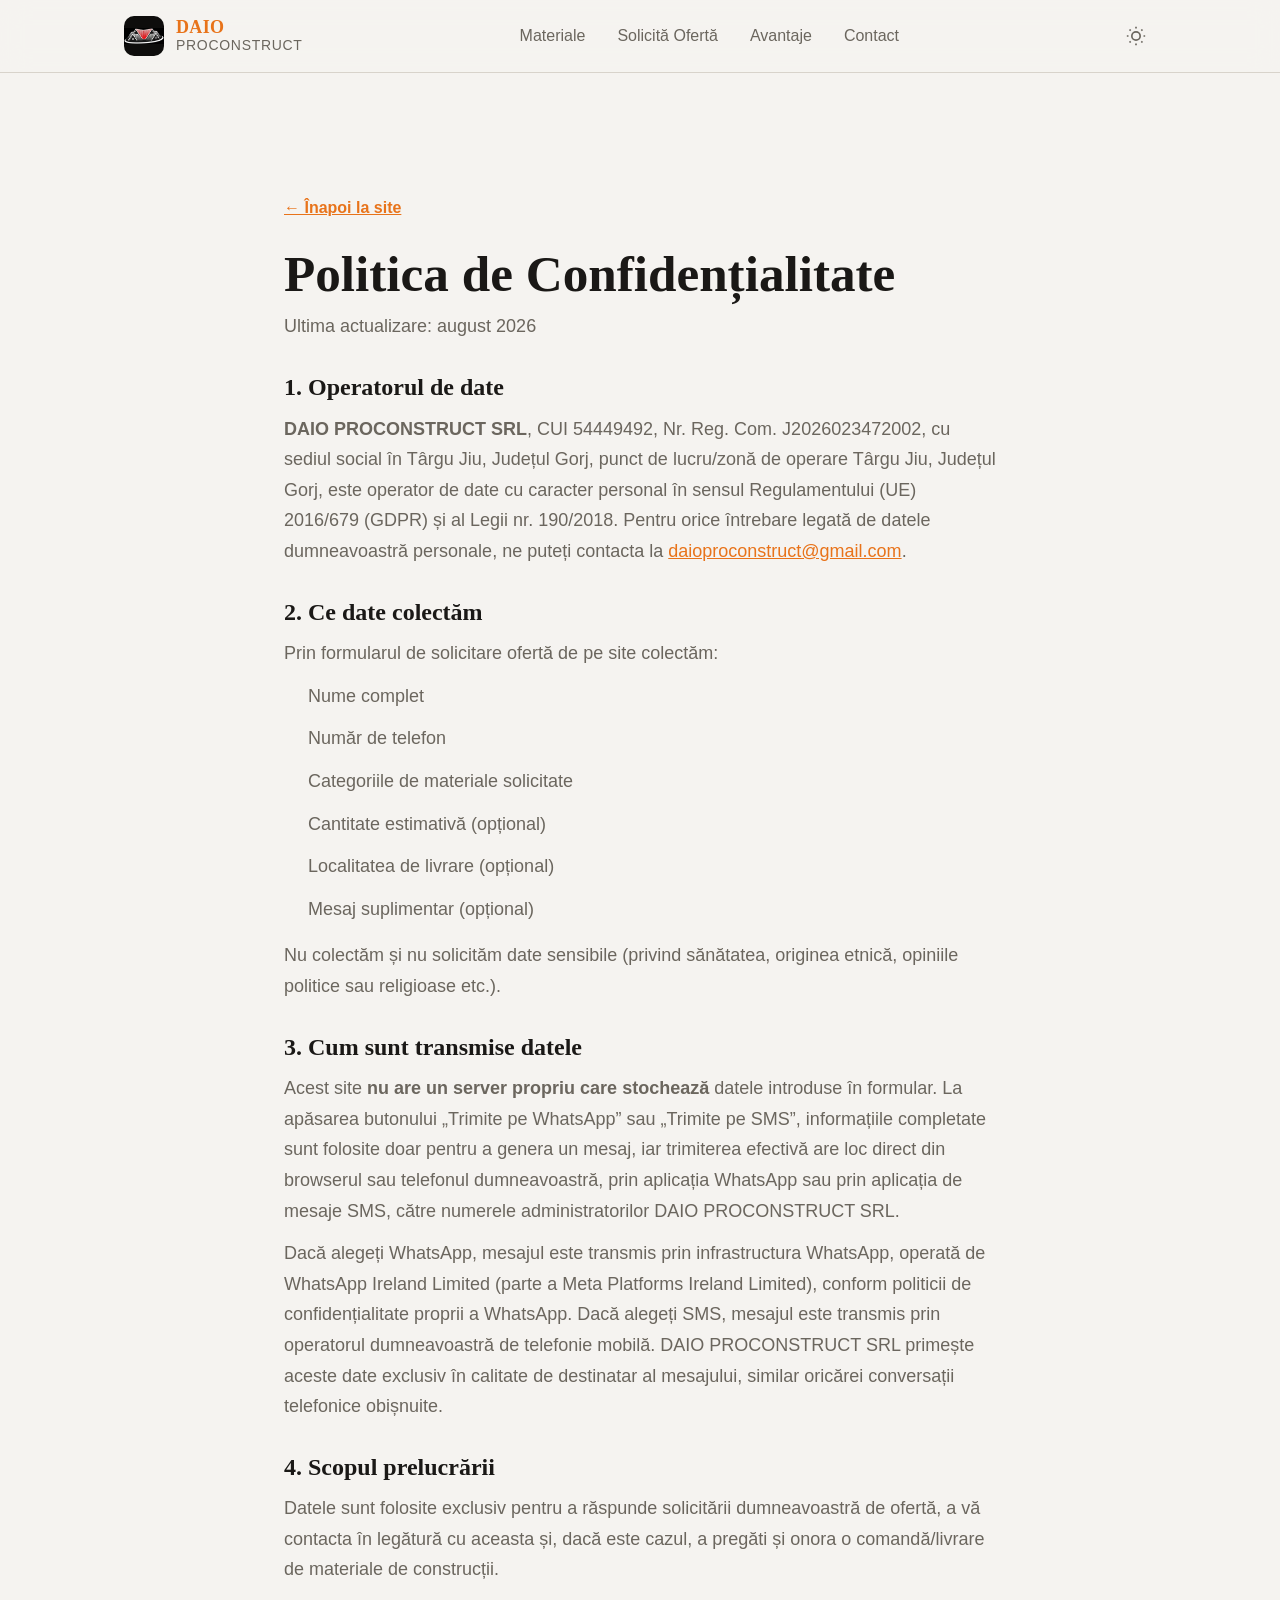
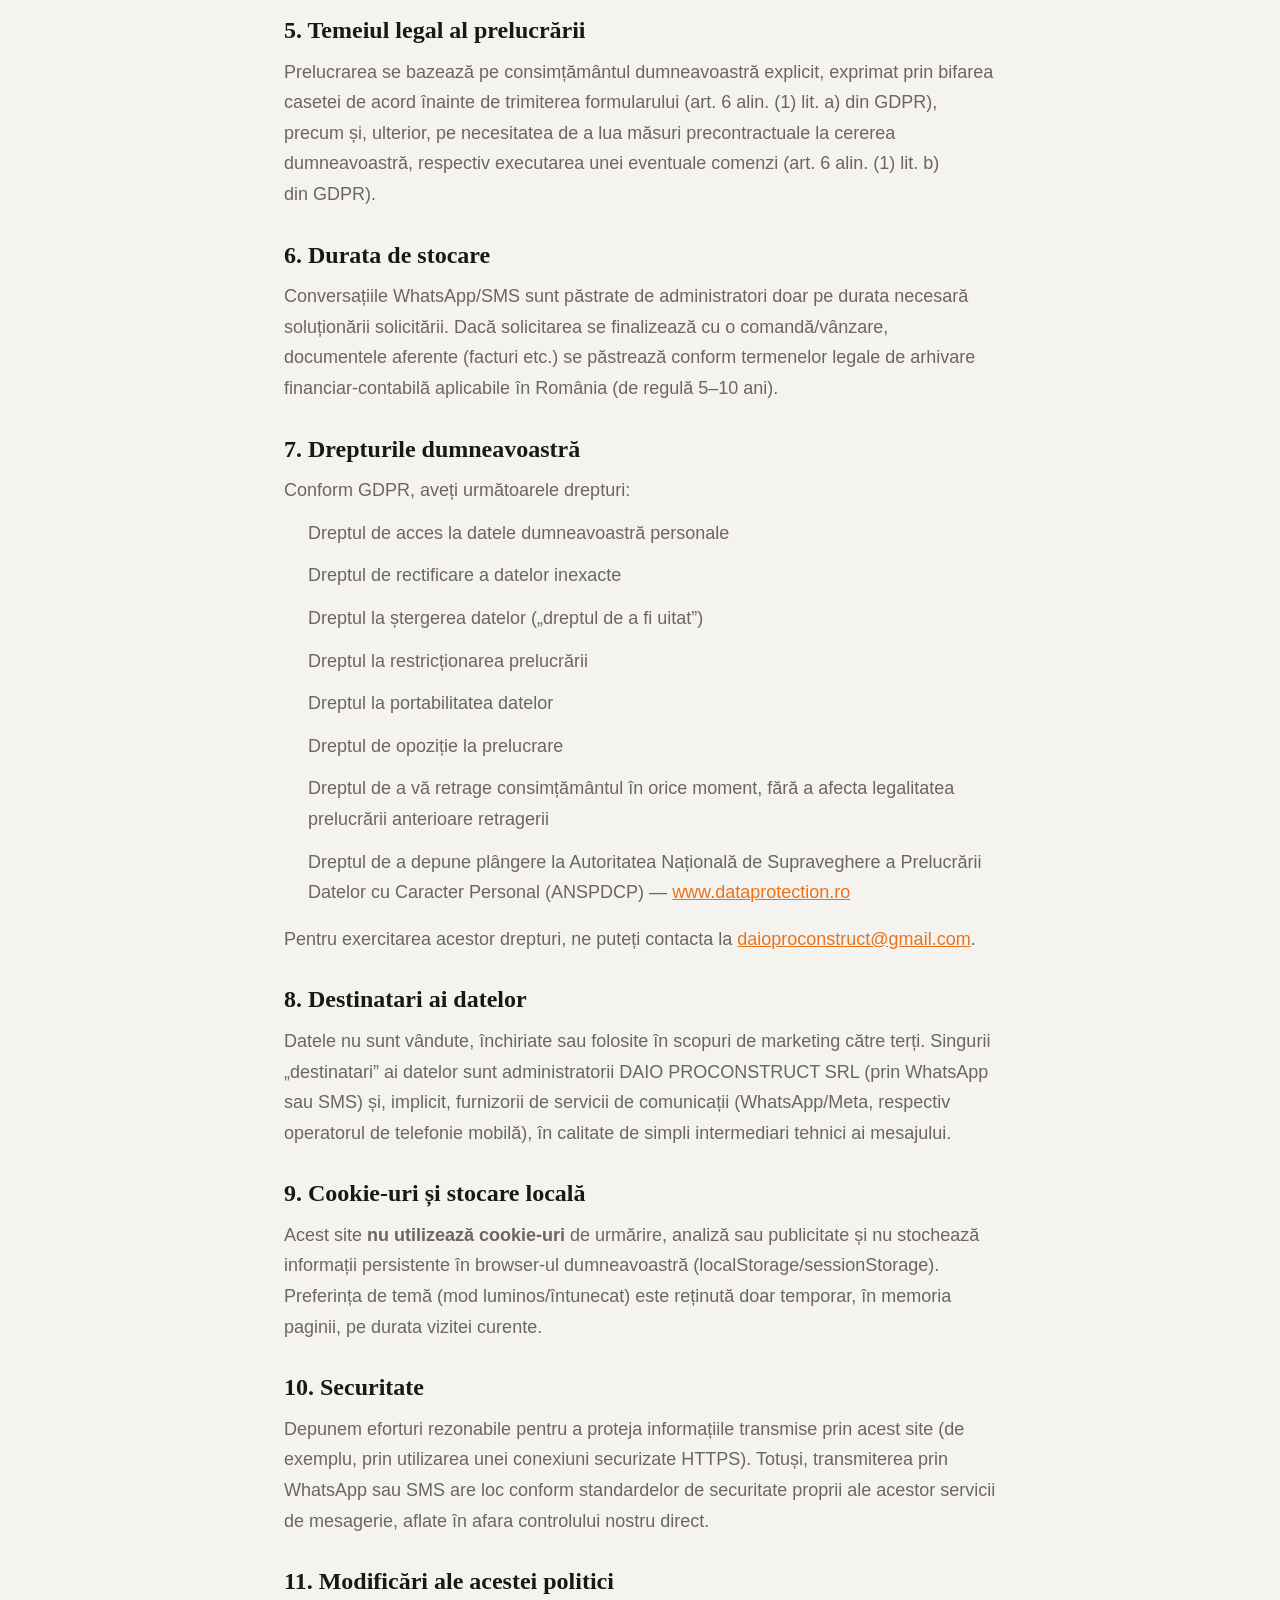
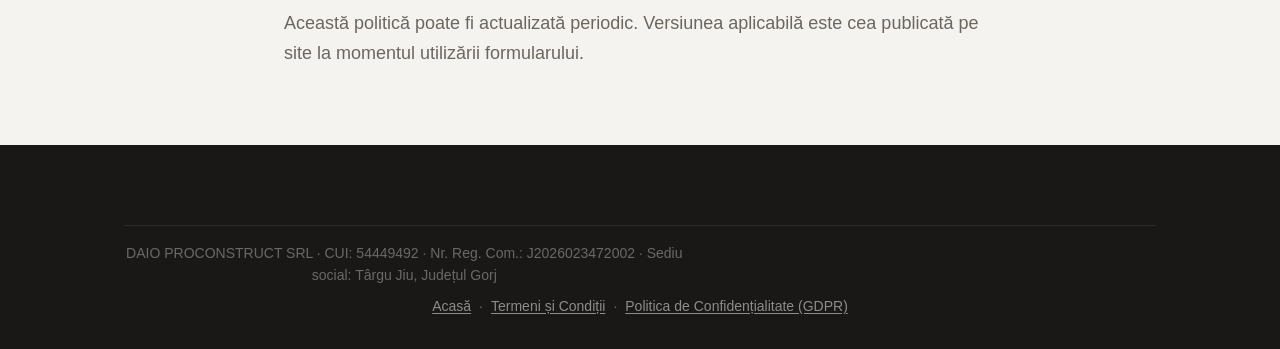
==== politica-de-confidentialitate.html @ fe471173 "Add files via upload" ====
<!DOCTYPE html>
<html lang="ro">
<head>
  <meta charset="UTF-8" />
  <meta name="viewport" content="width=device-width, initial-scale=1.0" />
  <meta name="description" content="Politica de Confidențialitate (GDPR) — DAIO PROCONSTRUCT SRL" />
  <title>Politica de Confidențialitate — DAIO PROCONSTRUCT SRL</title>
  <link rel="preconnect" href="https://api.fontshare.com" />
  <link href="https://api.fontshare.com/v2/css?f[]=clash-display@400,500,600,700&f[]=satoshi@300,400,500,700&display=swap" rel="stylesheet" />
  <link rel="stylesheet" href="style.css" />
  <link rel="icon" type="image/png" href="favicon.png" />
</head>
<body>
  <!-- Header -->
  <header class="header" id="header">
    <div class="container header__inner">
      <a href="index.html#hero" class="logo" aria-label="DAIO PROCONSTRUCT — Acasă">
        <span class="logo__mark">
          <img src="logo-icon.png" alt="" width="40" height="40" />
        </span>
        <span class="logo__text">
          <span class="logo__daio">DAIO</span>
          <span class="logo__sub">PROCONSTRUCT</span>
        </span>
      </a>
      <nav class="nav" aria-label="Navigare principală">
        <a href="index.html#materiale">Materiale</a>
        <a href="index.html#oferta">Solicită Ofertă</a>
        <a href="index.html#avantaje">Avantaje</a>
        <a href="index.html#contact">Contact</a>
      </nav>
      <div class="header__actions">
        <button class="theme-toggle" data-theme-toggle aria-label="Schimbă tema">
          <svg width="20" height="20" viewBox="0 0 24 24" fill="none" stroke="currentColor" stroke-width="2"><circle cx="12" cy="12" r="5"/><path d="M12 1v2M12 21v2M4.22 4.22l1.42 1.42M18.36 18.36l1.42 1.42M1 12h2M21 12h2M4.22 19.78l1.42-1.42M18.36 5.64l1.42-1.42"/></svg>
        </button>
        <button class="nav-toggle" id="navToggle" aria-label="Meniu" aria-expanded="false">
          <span></span><span></span><span></span>
        </button>
      </div>
    </div>
  </header>

  <!-- Legal content -->
  <section class="section legal-page">
    <div class="container legal-page__container">
      <a href="index.html" class="legal-page__back">&larr; Înapoi la site</a>
      <h1>Politica de Confidențialitate</h1>
      <p class="legal-page__updated">Ultima actualizare: august 2026</p>

      <h2>1. Operatorul de date</h2>
      <p>
        <strong>DAIO PROCONSTRUCT SRL</strong>, CUI 54449492, Nr. Reg. Com. J2026023472002, cu sediul social în Târgu Jiu, Județul Gorj, punct de lucru/zonă de operare Târgu Jiu, Județul Gorj, este operator de date cu caracter personal în sensul Regulamentului (UE) 2016/679 (GDPR) și al Legii nr. 190/2018. Pentru orice întrebare legată de datele dumneavoastră personale, ne puteți contacta la <a href="mailto:daioproconstruct@gmail.com">daioproconstruct@gmail.com</a>.
      </p>

      <h2>2. Ce date colectăm</h2>
      <p>Prin formularul de solicitare ofertă de pe site colectăm:</p>
      <ul>
        <li>Nume complet</li>
        <li>Număr de telefon</li>
        <li>Categoriile de materiale solicitate</li>
        <li>Cantitate estimativă (opțional)</li>
        <li>Localitatea de livrare (opțional)</li>
        <li>Mesaj suplimentar (opțional)</li>
      </ul>
      <p>Nu colectăm și nu solicităm date sensibile (privind sănătatea, originea etnică, opiniile politice sau religioase etc.).</p>

      <h2>3. Cum sunt transmise datele</h2>
      <p>
        Acest site <strong>nu are un server propriu care stochează</strong> datele introduse în formular. La apăsarea butonului „Trimite pe WhatsApp” sau „Trimite pe SMS”, informațiile completate sunt folosite doar pentru a genera un mesaj, iar trimiterea efectivă are loc direct din browserul sau telefonul dumneavoastră, prin aplicația WhatsApp sau prin aplicația de mesaje SMS, către numerele administratorilor DAIO PROCONSTRUCT SRL.
      </p>
      <p>
        Dacă alegeți WhatsApp, mesajul este transmis prin infrastructura WhatsApp, operată de WhatsApp Ireland Limited (parte a Meta Platforms Ireland Limited), conform politicii de confidențialitate proprii a WhatsApp. Dacă alegeți SMS, mesajul este transmis prin operatorul dumneavoastră de telefonie mobilă. DAIO PROCONSTRUCT SRL primește aceste date exclusiv în calitate de destinatar al mesajului, similar oricărei conversații telefonice obișnuite.
      </p>

      <h2>4. Scopul prelucrării</h2>
      <p>
        Datele sunt folosite exclusiv pentru a răspunde solicitării dumneavoastră de ofertă, a vă contacta în legătură cu aceasta și, dacă este cazul, a pregăti și onora o comandă/livrare de materiale de construcții.
      </p>

      <h2>5. Temeiul legal al prelucrării</h2>
      <p>
        Prelucrarea se bazează pe consimțământul dumneavoastră explicit, exprimat prin bifarea casetei de acord înainte de trimiterea formularului (art. 6 alin. (1) lit. a) din GDPR), precum și, ulterior, pe necesitatea de a lua măsuri precontractuale la cererea dumneavoastră, respectiv executarea unei eventuale comenzi (art. 6 alin. (1) lit. b) din GDPR).
      </p>

      <h2>6. Durata de stocare</h2>
      <p>
        Conversațiile WhatsApp/SMS sunt păstrate de administratori doar pe durata necesară soluționării solicitării. Dacă solicitarea se finalizează cu o comandă/vânzare, documentele aferente (facturi etc.) se păstrează conform termenelor legale de arhivare financiar-contabilă aplicabile în România (de regulă 5–10 ani).
      </p>

      <h2>7. Drepturile dumneavoastră</h2>
      <p>Conform GDPR, aveți următoarele drepturi:</p>
      <ul>
        <li>Dreptul de acces la datele dumneavoastră personale</li>
        <li>Dreptul de rectificare a datelor inexacte</li>
        <li>Dreptul la ștergerea datelor („dreptul de a fi uitat”)</li>
        <li>Dreptul la restricționarea prelucrării</li>
        <li>Dreptul la portabilitatea datelor</li>
        <li>Dreptul de opoziție la prelucrare</li>
        <li>Dreptul de a vă retrage consimțământul în orice moment, fără a afecta legalitatea prelucrării anterioare retragerii</li>
        <li>Dreptul de a depune plângere la Autoritatea Națională de Supraveghere a Prelucrării Datelor cu Caracter Personal (ANSPDCP) — <a href="https://www.dataprotection.ro" target="_blank" rel="noopener">www.dataprotection.ro</a></li>
      </ul>
      <p>Pentru exercitarea acestor drepturi, ne puteți contacta la <a href="mailto:daioproconstruct@gmail.com">daioproconstruct@gmail.com</a>.</p>

      <h2>8. Destinatari ai datelor</h2>
      <p>
        Datele nu sunt vândute, închiriate sau folosite în scopuri de marketing către terți. Singurii „destinatari” ai datelor sunt administratorii DAIO PROCONSTRUCT SRL (prin WhatsApp sau SMS) și, implicit, furnizorii de servicii de comunicații (WhatsApp/Meta, respectiv operatorul de telefonie mobilă), în calitate de simpli intermediari tehnici ai mesajului.
      </p>

      <h2>9. Cookie-uri și stocare locală</h2>
      <p>
        Acest site <strong>nu utilizează cookie-uri</strong> de urmărire, analiză sau publicitate și nu stochează informații persistente în browser-ul dumneavoastră (localStorage/sessionStorage). Preferința de temă (mod luminos/întunecat) este reținută doar temporar, în memoria paginii, pe durata vizitei curente.
      </p>

      <h2>10. Securitate</h2>
      <p>
        Depunem eforturi rezonabile pentru a proteja informațiile transmise prin acest site (de exemplu, prin utilizarea unei conexiuni securizate HTTPS). Totuși, transmiterea prin WhatsApp sau SMS are loc conform standardelor de securitate proprii ale acestor servicii de mesagerie, aflate în afara controlului nostru direct.
      </p>

      <h2>11. Modificări ale acestei politici</h2>
      <p>
        Această politică poate fi actualizată periodic. Versiunea aplicabilă este cea publicată pe site la momentul utilizării formularului.
      </p>
    </div>
  </section>

  <!-- Footer -->
  <footer class="footer">
    <div class="container">
      <div class="footer__legal">
        <p class="footer__legal-id">
          DAIO PROCONSTRUCT SRL &middot; CUI: 54449492 &middot; Nr. Reg. Com.: J2026023472002 &middot; Sediu social: Târgu Jiu, Județul Gorj
        </p>
        <nav class="footer__legal-links" aria-label="Informații legale">
          <a href="index.html">Acasă</a>
          <span aria-hidden="true">·</span>
          <a href="termeni-si-conditii.html">Termeni și Condiții</a>
          <span aria-hidden="true">·</span>
          <a href="politica-de-confidentialitate.html">Politica de Confidențialitate (GDPR)</a>
        </nav>
      </div>
    </div>
  </footer>

  <script src="script.js"></script>
</body>
</html>
---- style.css ----
/* ===== Design Tokens ===== */
:root,
[data-theme='light'] {
  --color-bg: #f5f3f0;
  --color-surface: #ffffff;
  --color-surface-offset: #ede9e3;
  --color-surface-offset-2: #e3ded6;
  --color-divider: #d8d3cb;
  --color-border: #ccc6bc;

  --color-text: #1a1816;
  --color-text-muted: #6b665e;
  --color-text-faint: #a8a298;
  --color-text-inverse: #f5f3f0;

  --color-primary: #e8731a;
  --color-primary-hover: #c9600f;
  --color-primary-active: #a84e08;
  --color-primary-highlight: #fbe8d8;

  --color-whatsapp: #25d366;
  --color-whatsapp-hover: #1fb455;

  --color-hero-bg: #1a1816;
  --color-hero-surface: #232120;

  --radius-sm: 0.375rem;
  --radius-md: 0.625rem;
  --radius-lg: 1rem;
  --radius-xl: 1.5rem;
  --radius-full: 9999px;

  --transition-interactive: 200ms cubic-bezier(0.16, 1, 0.3, 1);

  --shadow-sm: 0 1px 3px rgba(26, 24, 22, 0.08);
  --shadow-md: 0 4px 16px rgba(26, 24, 22, 0.1);
  --shadow-lg: 0 16px 48px rgba(26, 24, 22, 0.16);

  --content-narrow: 640px;
  --content-default: 1080px;
  --content-wide: 1200px;

  --font-display: 'Clash Display', 'Georgia', serif;
  --font-body: 'Satoshi', 'Inter', -apple-system, BlinkMacSystemFont, sans-serif;
}

[data-theme='dark'] {
  --color-bg: #141312;
  --color-surface: #1c1a18;
  --color-surface-offset: #232120;
  --color-surface-offset-2: #2a2826;
  --color-divider: #2d2a27;
  --color-border: #3a3632;

  --color-text: #e8e4de;
  --color-text-muted: #9a948a;
  --color-text-faint: #6b665e;
  --color-text-inverse: #141312;

  --color-primary: #ff8c33;
  --color-primary-hover: #e8731a;
  --color-primary-active: #c9600f;
  --color-primary-highlight: #3a2a1c;

  --color-whatsapp: #25d366;
  --color-whatsapp-hover: #1fb455;

  --color-hero-bg: #0e0d0c;
  --color-hero-surface: #1a1816;

  --shadow-sm: 0 1px 3px rgba(0, 0, 0, 0.3);
  --shadow-md: 0 4px 16px rgba(0, 0, 0, 0.4);
  --shadow-lg: 0 16px 48px rgba(0, 0, 0, 0.5);
}

/* ===== Type Scale ===== */
:root {
  --text-xs: clamp(0.75rem, 0.7rem + 0.25vw, 0.875rem);
  --text-sm: clamp(0.875rem, 0.82rem + 0.3vw, 1rem);
  --text-base: clamp(1rem, 0.95rem + 0.25vw, 1.125rem);
  --text-lg: clamp(1.125rem, 1rem + 0.75vw, 1.5rem);
  --text-xl: clamp(1.5rem, 1.2rem + 1.25vw, 2.25rem);
  --text-2xl: clamp(2rem, 1.2rem + 2.5vw, 3.5rem);
  --text-3xl: clamp(2.5rem, 1rem + 4vw, 5rem);
  --text-hero: clamp(2rem, 0.5rem + 7vw, 7rem);
}

/* ===== Spacing ===== */
:root {
  --space-1: 0.25rem;
  --space-2: 0.5rem;
  --space-3: 0.75rem;
  --space-4: 1rem;
  --space-5: 1.25rem;
  --space-6: 1.5rem;
  --space-8: 2rem;
  --space-10: 2.5rem;
  --space-12: 3rem;
  --space-16: 4rem;
  --space-20: 5rem;
  --space-24: 6rem;
  --space-32: 8rem;
}

/* ===== Base ===== */
*,
*::before,
*::after {
  box-sizing: border-box;
  margin: 0;
  padding: 0;
}

html {
  -webkit-font-smoothing: antialiased;
  -moz-osx-font-smoothing: grayscale;
  text-rendering: optimizeLegibility;
  scroll-behavior: smooth;
  scroll-padding-top: 80px;
}

body {
  min-height: 100dvh;
  line-height: 1.6;
  font-family: var(--font-body);
  font-size: var(--text-base);
  color: var(--color-text);
  background-color: var(--color-bg);
}

img, picture, video, canvas, svg {
  display: block;
  max-width: 100%;
  height: auto;
}

ul, ol { list-style: none; }

input, button, textarea, select {
  font: inherit;
  color: inherit;
}

h1, h2, h3, h4 {
  text-wrap: balance;
  line-height: 1.15;
  font-family: var(--font-display);
  font-weight: 600;
}

p, li { text-wrap: pretty; max-width: 72ch; }

::selection {
  background: var(--color-primary);
  color: #fff;
}

:focus-visible {
  outline: 2px solid var(--color-primary);
  outline-offset: 3px;
  border-radius: var(--radius-sm);
}

button {
  cursor: pointer;
  background: none;
  border: none;
}

a {
  color: inherit;
  text-decoration: none;
  transition: color var(--transition-interactive);
}

@media (prefers-reduced-motion: reduce) {
  *, *::before, *::after {
    animation-duration: 0.01ms !important;
    transition-duration: 0.01ms !important;
    scroll-behavior: auto !important;
  }
}

.sr-only {
  position: absolute;
  width: 1px;
  height: 1px;
  padding: 0;
  margin: -1px;
  overflow: hidden;
  clip: rect(0,0,0,0);
  white-space: nowrap;
  border: 0;
}

/* ===== Layout ===== */
.container {
  width: 100%;
  max-width: var(--content-default);
  margin: 0 auto;
  padding-inline: var(--space-6);
}

.section {
  padding-block: clamp(var(--space-12), 8vw, var(--space-24));
}

.section__head {
  text-align: center;
  max-width: 640px;
  margin: 0 auto var(--space-12);
}

.section__title {
  font-size: var(--text-xl);
  font-weight: 600;
  margin-bottom: var(--space-3);
}

.section__desc {
  color: var(--color-text-muted);
  font-size: var(--text-base);
}

/* ===== Header ===== */
.header {
  position: sticky;
  top: 0;
  z-index: 50;
  background: color-mix(in oklab, var(--color-bg) 92%, transparent);
  backdrop-filter: blur(14px);
  border-bottom: 1px solid var(--color-divider);
  transition: box-shadow var(--transition-interactive);
}

.header.scrolled {
  box-shadow: var(--shadow-sm);
}

.header__inner {
  display: flex;
  align-items: center;
  justify-content: space-between;
  gap: var(--space-4);
  height: 72px;
}

.logo {
  display: flex;
  align-items: center;
  gap: var(--space-3);
  flex-shrink: 0;
}

.logo__mark {
  display: flex;
  align-items: center;
  justify-content: center;
  width: 40px;
  height: 40px;
  border-radius: var(--radius-md);
  background: #0e0d0c;
  overflow: hidden;
  flex-shrink: 0;
}

.logo__mark img {
  width: 100%;
  height: 100%;
  object-fit: contain;
}

.logo__text {
  display: flex;
  flex-direction: column;
  line-height: 1.1;
}

.logo__daio {
  font-family: var(--font-display);
  font-weight: 700;
  font-size: var(--text-base);
  letter-spacing: 0.02em;
  color: var(--color-primary);
}

.logo__sub {
  font-size: var(--text-xs);
  font-weight: 500;
  color: var(--color-text-muted);
  letter-spacing: 0.05em;
  text-transform: uppercase;
}

.nav {
  display: flex;
  align-items: center;
  gap: var(--space-8);
}

.nav a {
  font-size: var(--text-sm);
  font-weight: 500;
  color: var(--color-text-muted);
  position: relative;
}

.nav a::after {
  content: '';
  position: absolute;
  bottom: -4px;
  left: 0;
  width: 0;
  height: 2px;
  background: var(--color-primary);
  transition: width var(--transition-interactive);
}

.nav a:hover {
  color: var(--color-text);
}

.nav a:hover::after {
  width: 100%;
}

.header__actions {
  display: flex;
  align-items: center;
  gap: var(--space-2);
}

.header__whatsapp {
  display: flex;
  align-items: center;
  gap: var(--space-2);
  padding: var(--space-2) var(--space-3);
  border-radius: var(--radius-md);
  color: var(--color-whatsapp);
  font-size: var(--text-xs);
  font-weight: 600;
  transition: background var(--transition-interactive), color var(--transition-interactive);
}

.header__whatsapp:hover {
  background: color-mix(in oklab, var(--color-whatsapp) 12%, transparent);
}

.header__wa-label {
  display: none;
}

@media (min-width: 880px) {
  .header__wa-label {
    display: inline;
  }
}

@media (max-width: 600px) {
  .container {
    padding-inline: var(--space-4);
  }

  .header__inner {
    gap: var(--space-2);
  }

  .logo {
    gap: var(--space-2);
  }

  .logo__sub {
    letter-spacing: 0.02em;
  }

  .header__actions {
    gap: 2px;
  }

  .header__whatsapp {
    padding: var(--space-2);
  }

  .theme-toggle,
  .nav-toggle {
    width: 36px;
    height: 36px;
  }
}

.theme-toggle {
  display: flex;
  align-items: center;
  justify-content: center;
  width: 40px;
  height: 40px;
  border-radius: var(--radius-md);
  color: var(--color-text-muted);
  transition: background var(--transition-interactive), color var(--transition-interactive);
}

.theme-toggle:hover {
  background: var(--color-surface-offset);
  color: var(--color-text);
}

.nav-toggle {
  display: none;
  flex-direction: column;
  gap: 5px;
  width: 40px;
  height: 40px;
  align-items: center;
  justify-content: center;
}

.nav-toggle span {
  width: 22px;
  height: 2px;
  background: var(--color-text);
  border-radius: 2px;
  transition: transform var(--transition-interactive), opacity var(--transition-interactive);
}

.nav-toggle.active span:nth-child(1) {
  transform: translateY(7px) rotate(45deg);
}
.nav-toggle.active span:nth-child(2) {
  opacity: 0;
}
.nav-toggle.active span:nth-child(3) {
  transform: translateY(-7px) rotate(-45deg);
}

@media (max-width: 880px) {
  .nav {
    position: fixed;
    top: 72px;
    left: 0;
    right: 0;
    flex-direction: column;
    gap: var(--space-4);
    padding: var(--space-8) var(--space-6);
    background: var(--color-surface);
    border-bottom: 1px solid var(--color-divider);
    transform: translateY(-100%);
    opacity: 0;
    pointer-events: none;
    transition: transform 300ms cubic-bezier(0.16, 1, 0.3, 1), opacity 200ms;
  }
  .nav.open {
    transform: translateY(0);
    opacity: 1;
    pointer-events: auto;
  }
  .nav-toggle {
    display: flex;
  }
}

/* ===== Buttons ===== */
.btn {
  display: inline-flex;
  align-items: center;
  justify-content: center;
  gap: var(--space-2);
  font-family: var(--font-body);
  font-size: var(--text-sm);
  font-weight: 600;
  padding: var(--space-3) var(--space-6);
  border-radius: var(--radius-md);
  border: 1px solid transparent;
  cursor: pointer;
  transition: all var(--transition-interactive);
  white-space: nowrap;
}

.btn--primary {
  background: var(--color-primary);
  color: #fff;
  box-shadow: 0 4px 14px color-mix(in oklab, var(--color-primary) 35%, transparent);
}

.btn--primary:hover {
  background: var(--color-primary-hover);
  transform: translateY(-1px);
  box-shadow: 0 6px 20px color-mix(in oklab, var(--color-primary) 45%, transparent);
}

.btn--primary:active {
  transform: translateY(0);
}

.btn--ghost {
  background: transparent;
  border-color: var(--color-border);
  color: var(--color-text);
}

.btn--ghost:hover {
  border-color: var(--color-primary);
  color: var(--color-primary);
}

.btn--secondary {
  background: #42a5f5;
  color: #fff;
  box-shadow: 0 4px 14px rgba(66, 165, 245, 0.35);
}

.btn--secondary:hover {
  background: #2196f3;
  transform: translateY(-1px);
  box-shadow: 0 6px 20px rgba(66, 165, 245, 0.45);
}

.btn--secondary:active {
  transform: translateY(0);
}

.btn--whatsapp {
  background: var(--color-whatsapp);
  color: #fff;
  box-shadow: 0 4px 14px color-mix(in oklab, var(--color-whatsapp) 35%, transparent);
}

.btn--whatsapp:hover {
  background: var(--color-whatsapp-hover);
  transform: translateY(-1px);
}

.btn--lg {
  padding: var(--space-4) var(--space-8);
  font-size: var(--text-base);
}

.btn--sm {
  padding: var(--space-2) var(--space-4);
  font-size: var(--text-sm);
}

.btn--full {
  width: 100%;
}

/* ===== Hero ===== */
.hero {
  position: relative;
  min-height: 90vh;
  display: flex;
  align-items: center;
  overflow: hidden;
  background: var(--color-hero-bg);
}

.hero__bg {
  position: absolute;
  inset: 0;
  background-image: url('hero-construction.png');
  background-size: cover;
  background-position: center;
  opacity: 0.35;
  z-index: 0;
}

.hero__overlay {
  position: absolute;
  inset: 0;
  background:
    linear-gradient(to bottom,
      color-mix(in oklab, var(--color-hero-bg) 70%, transparent) 0%,
      color-mix(in oklab, var(--color-hero-bg) 85%, transparent) 60%,
      var(--color-hero-bg) 100%
    ),
    linear-gradient(to right,
      color-mix(in oklab, var(--color-hero-bg) 80%, transparent) 0%,
      color-mix(in oklab, var(--color-hero-bg) 40%, transparent) 100%
    );
  z-index: 1;
}

.hero__content {
  position: relative;
  z-index: 2;
  padding-block: var(--space-20);
  max-width: 760px;
}

.hero__badge {
  display: inline-flex;
  align-items: center;
  gap: var(--space-2);
  font-size: var(--text-sm);
  font-weight: 500;
  color: var(--color-primary);
  background: color-mix(in oklab, var(--color-primary) 15%, transparent);
  padding: var(--space-2) var(--space-4);
  border-radius: var(--radius-full);
  margin-bottom: var(--space-6);
}

.hero__title {
  font-size: var(--text-hero);
  font-weight: 700;
  color: #fff;
  line-height: 1;
  letter-spacing: -0.02em;
  margin-bottom: var(--space-4);
  overflow-wrap: break-word;
}

.hero__highlight {
  color: var(--color-primary);
}

.hero__slogan {
  font-family: var(--font-display);
  font-size: var(--text-2xl);
  font-weight: 500;
  color: rgba(255, 255, 255, 0.9);
  line-height: 1.2;
  margin-bottom: var(--space-6);
}

.acronym__letter {
  color: var(--color-primary);
  font-weight: 700;
}

.hero__slogan-last {
  color: rgba(255, 255, 255, 0.7);
}

.hero__subtitle {
  font-size: var(--text-base);
  color: rgba(255, 255, 255, 0.65);
  line-height: 1.7;
  margin-bottom: var(--space-10);
  max-width: 560px;
}

.hero__cta {
  display: flex;
  gap: var(--space-4);
  flex-wrap: wrap;
}

.hero__cta .btn--ghost {
  border-color: rgba(255, 255, 255, 0.25);
  color: #fff;
}

.hero__cta .btn--ghost:hover {
  border-color: var(--color-primary);
  color: var(--color-primary);
}

/* ===== Materials Grid ===== */
.materials-grid {
  display: grid;
  grid-template-columns: repeat(auto-fill, minmax(240px, 1fr));
  gap: var(--space-5);
}

.material-card {
  background: var(--color-surface);
  border: 1px solid var(--color-divider);
  border-radius: var(--radius-lg);
  padding: var(--space-6);
  transition: transform var(--transition-interactive), box-shadow var(--transition-interactive), border-color var(--transition-interactive);
}

.material-card:hover {
  transform: translateY(-4px);
  box-shadow: var(--shadow-md);
  border-color: color-mix(in oklab, var(--color-primary) 30%, var(--color-divider));
}

.material-card__icon {
  width: 48px;
  height: 48px;
  color: var(--color-primary);
  margin-bottom: var(--space-4);
}

.material-card h3 {
  font-size: var(--text-lg);
  margin-bottom: var(--space-2);
}

.material-card p {
  font-size: var(--text-sm);
  color: var(--color-text-muted);
  max-width: none;
}

.material-card--cta {
  background: var(--color-primary);
  border-color: var(--color-primary);
}

.material-card--cta .material-card__icon,
.material-card--cta h3,
.material-card--cta p {
  color: #fff;
}

.material-card--cta:hover {
  border-color: var(--color-primary-hover);
}

/* ===== Form ===== */
.section--form {
  background: var(--color-surface-offset);
}

.form-wrapper {
  max-width: 680px;
  margin: 0 auto;
}

.quote-form {
  display: flex;
  flex-direction: column;
  gap: var(--space-5);
  background: var(--color-surface);
  padding: clamp(var(--space-6), 4vw, var(--space-10));
  border-radius: var(--radius-xl);
  border: 1px solid var(--color-divider);
  box-shadow: var(--shadow-md);
}

.form-row {
  display: grid;
  grid-template-columns: 1fr 1fr;
  gap: var(--space-5);
}

@media (max-width: 640px) {
  .form-row {
    grid-template-columns: 1fr;
  }
}

.form-field {
  display: flex;
  flex-direction: column;
  gap: var(--space-2);
}

.form-field label {
  font-size: var(--text-sm);
  font-weight: 600;
  color: var(--color-text);
}

.req {
  color: var(--color-primary);
}

.form-field input,
.form-field select,
.form-field textarea {
  padding: var(--space-3) var(--space-4);
  border: 1.5px solid var(--color-border);
  border-radius: var(--radius-md);
  background: var(--color-bg);
  font-size: var(--text-base);
  color: var(--color-text);
  transition: border-color var(--transition-interactive), box-shadow var(--transition-interactive);
  width: 100%;
}

.form-field input:focus,
.form-field select:focus,
.form-field textarea:focus {
  outline: none;
  border-color: var(--color-primary);
  box-shadow: 0 0 0 3px color-mix(in oklab, var(--color-primary) 15%, transparent);
}

.form-field textarea {
  resize: vertical;
  min-height: 100px;
}

/* ===== Category checkboxes ===== */
.form-field--categories {
  border: none;
  padding: 0;
}

.form-field--categories legend {
  font-size: var(--text-sm);
  font-weight: 600;
  color: var(--color-text);
  padding: 0;
  margin-bottom: var(--space-1);
}

.category-hint {
  font-size: var(--text-xs);
  color: var(--color-text-muted);
  margin-bottom: var(--space-3);
}

.category-grid {
  display: grid;
  grid-template-columns: repeat(auto-fill, minmax(240px, 1fr));
  gap: var(--space-3);
}

.category-option {
  display: flex;
  align-items: flex-start;
  gap: var(--space-3);
  padding: var(--space-4);
  border: 1.5px solid var(--color-border);
  border-radius: var(--radius-md);
  background: var(--color-bg);
  cursor: pointer;
  transition: border-color var(--transition-interactive), background var(--transition-interactive);
}

.category-option:hover {
  border-color: var(--color-primary);
}

.category-option input {
  position: absolute;
  opacity: 0;
  width: 0;
  height: 0;
}

.category-option__box {
  flex-shrink: 0;
  width: 20px;
  height: 20px;
  margin-top: 2px;
  border: 1.5px solid var(--color-border);
  border-radius: var(--radius-sm);
  background: var(--color-surface);
  position: relative;
  transition: border-color var(--transition-interactive), background var(--transition-interactive);
}

.category-option__box::after {
  content: '';
  position: absolute;
  inset: 0;
  margin: auto;
  width: 6px;
  height: 11px;
  border: solid #fff;
  border-width: 0 2px 2px 0;
  transform: translateY(-1px) rotate(45deg) scale(0);
  transition: transform 150ms cubic-bezier(0.16, 1, 0.3, 1);
}

.category-option input:checked ~ .category-option__box {
  border-color: var(--color-primary);
  background: var(--color-primary);
}

.category-option input:checked ~ .category-option__box::after {
  transform: translateY(-1px) rotate(45deg) scale(1);
}

.category-option input:focus-visible ~ .category-option__box {
  outline: 2px solid var(--color-primary);
  outline-offset: 2px;
}

.category-option.is-checked,
.category-option:has(input:checked) {
  border-color: var(--color-primary);
  background: color-mix(in oklab, var(--color-primary) 6%, var(--color-bg));
}

.category-option__text {
  display: flex;
  flex-direction: column;
  gap: 2px;
}

.category-option__text strong {
  font-size: var(--text-sm);
  font-weight: 600;
  color: var(--color-text);
}

.category-option__text small {
  font-size: var(--text-xs);
  color: var(--color-text-muted);
  line-height: 1.4;
}

.category-other-input {
  margin-top: var(--space-3);
  width: 100%;
  padding: var(--space-3) var(--space-4);
  border: 1.5px solid var(--color-border);
  border-radius: var(--radius-md);
  background: var(--color-bg);
  font-size: var(--text-base);
  color: var(--color-text);
  resize: vertical;
  min-height: 60px;
  transition: border-color var(--transition-interactive), box-shadow var(--transition-interactive);
}

.category-other-input:focus {
  outline: none;
  border-color: var(--color-primary);
  box-shadow: 0 0 0 3px color-mix(in oklab, var(--color-primary) 15%, transparent);
}

.category-grid.error .category-option {
  border-color: #e53e3e;
}

.form-field input.error,
.form-field select.error {
  border-color: #e53e3e;
}

.error {
  font-size: var(--text-xs);
  color: #e53e3e;
  min-height: 1em;
}

.form-note {
  text-align: center;
  font-size: var(--text-xs);
  color: var(--color-text-muted);
  margin-top: var(--space-2);
}

/* ===== Features ===== */
.features-grid {
  display: grid;
  grid-template-columns: repeat(auto-fill, minmax(240px, 1fr));
  gap: var(--space-5);
}

.feature-card {
  text-align: center;
  padding: var(--space-8) var(--space-6);
}

.feature-card__icon {
  width: 56px;
  height: 56px;
  margin: 0 auto var(--space-5);
  color: var(--color-primary);
}

.feature-card h3 {
  font-size: var(--text-lg);
  margin-bottom: var(--space-2);
}

.feature-card p {
  font-size: var(--text-sm);
  color: var(--color-text-muted);
  max-width: none;
}

/* ===== Footer ===== */
.footer {
  background: var(--color-hero-bg);
  color: rgba(255, 255, 255, 0.7);
  padding-block: var(--space-16) var(--space-8);
}

.footer__grid {
  display: grid;
  grid-template-columns: 2fr 1fr 1.5fr;
  gap: var(--space-10);
  margin-bottom: var(--space-10);
}

@media (max-width: 768px) {
  .footer__grid {
    grid-template-columns: 1fr;
    gap: var(--space-8);
  }
}

.footer__logo-img {
  width: 220px;
  height: auto;
  margin-bottom: var(--space-3);
  border-radius: var(--radius-md);
}

.footer__slogan {
  font-family: var(--font-display);
  font-size: var(--text-xs);
  color: rgba(255, 255, 255, 0.5);
  max-width: 220px;
  line-height: 1.3;
}

.footer__slogan .acronym__letter {
  color: var(--color-primary);
}

.footer h4 {
  font-size: var(--text-sm);
  font-weight: 700;
  color: #fff;
  margin-bottom: var(--space-4);
  text-transform: uppercase;
  letter-spacing: 0.05em;
}

.footer__sub {
  margin-top: var(--space-6);
}

.footer__link {
  display: flex;
  align-items: center;
  gap: var(--space-2);
  font-size: var(--text-sm);
  color: rgba(255, 255, 255, 0.6);
  margin-bottom: var(--space-3);
}

.footer__link:hover {
  color: var(--color-primary);
}

.footer__text {
  font-size: var(--text-sm);
  color: rgba(255, 255, 255, 0.6);
}

.footer__whatsapp {
  display: flex;
  gap: var(--space-3);
  flex-wrap: wrap;
}

.footer__bottom {
  display: flex;
  justify-content: space-between;
  align-items: center;
  gap: var(--space-4);
  padding-top: var(--space-8);
  border-top: 1px solid rgba(255, 255, 255, 0.1);
  font-size: var(--text-xs);
  color: rgba(255, 255, 255, 0.4);
}

@media (max-width: 640px) {
  .footer__bottom {
    flex-direction: column;
    text-align: center;
  }
}

.footer__legal {
  margin-top: var(--space-4);
  padding-top: var(--space-4);
  border-top: 1px solid rgba(255, 255, 255, 0.08);
  font-size: var(--text-xs);
  color: rgba(255, 255, 255, 0.35);
  text-align: center;
}

.footer__legal-id {
  margin-bottom: var(--space-2);
}

.legal-todo {
  color: #ffb347;
  background: rgba(255, 179, 71, 0.12);
  padding: 1px 6px;
  border-radius: 4px;
  font-weight: 600;
}

.footer__legal-links {
  display: flex;
  flex-wrap: wrap;
  justify-content: center;
  gap: var(--space-2);
}

.footer__legal-links a {
  color: rgba(255, 255, 255, 0.5);
  text-decoration: underline;
  text-underline-offset: 2px;
}

.footer__legal-links a:hover {
  color: var(--color-primary);
}

/* ===== Consent checkbox ===== */
.consent-check {
  display: flex;
  align-items: flex-start;
  gap: var(--space-3);
  cursor: pointer;
}

.consent-check input {
  position: absolute;
  opacity: 0;
  width: 0;
  height: 0;
}

.consent-check__box {
  flex-shrink: 0;
  width: 20px;
  height: 20px;
  margin-top: 2px;
  border: 1.5px solid var(--color-border);
  border-radius: var(--radius-sm);
  background: var(--color-surface);
  position: relative;
  transition: border-color var(--transition-interactive), background var(--transition-interactive);
}

.consent-check__box::after {
  content: '';
  position: absolute;
  inset: 0;
  margin: auto;
  width: 6px;
  height: 11px;
  border: solid #fff;
  border-width: 0 2px 2px 0;
  transform: translateY(-1px) rotate(45deg) scale(0);
  transition: transform 150ms cubic-bezier(0.16, 1, 0.3, 1);
}

.consent-check input:checked ~ .consent-check__box {
  border-color: var(--color-primary);
  background: var(--color-primary);
}

.consent-check input:checked ~ .consent-check__box::after {
  transform: translateY(-1px) rotate(45deg) scale(1);
}

.consent-check input:focus-visible ~ .consent-check__box {
  outline: 2px solid var(--color-primary);
  outline-offset: 2px;
}

.consent-check__text {
  font-size: var(--text-sm);
  color: var(--color-text-muted);
  line-height: 1.5;
}

.consent-check__text a {
  color: var(--color-primary);
  text-decoration: underline;
}

.form-field--consent.error .consent-check__box {
  border-color: #e53e3e;
}

.form-field--consent .error {
  display: block;
  margin-top: var(--space-2);
  font-size: var(--text-xs);
  color: #e53e3e;
}

.legal-page {
  padding-top: calc(var(--header-height, 80px) + var(--space-10));
  padding-bottom: var(--space-16);
  background: var(--color-bg);
  min-height: 60vh;
}

.legal-page__container {
  max-width: 760px;
}

.legal-page__back {
  display: inline-block;
  margin-bottom: var(--space-6);
  font-size: var(--text-sm);
  color: var(--color-primary);
  font-weight: 600;
}

.legal-page h1 {
  font-family: var(--font-display);
  font-size: var(--text-2xl);
  font-weight: 700;
  color: var(--color-text);
  margin-bottom: var(--space-2);
}

.legal-page__updated {
  font-size: var(--text-sm);
  color: var(--color-text-faint);
  margin-bottom: var(--space-8);
}

.legal-page h2 {
  font-family: var(--font-display);
  font-size: var(--text-lg);
  font-weight: 700;
  color: var(--color-text);
  margin-top: var(--space-8);
  margin-bottom: var(--space-3);
}

.legal-page p,
.legal-page li {
  font-size: var(--text-base);
  color: var(--color-text-muted);
  line-height: 1.7;
  margin-bottom: var(--space-3);
}

.legal-page ul {
  padding-left: var(--space-6);
  margin-bottom: var(--space-4);
}

.legal-page a {
  color: var(--color-primary);
  text-decoration: underline;
}

/* ===== Modal ===== */
.modal {
  position: fixed;
  inset: 0;
  z-index: 100;
  display: flex;
  align-items: center;
  justify-content: center;
  padding: var(--space-4);
}

.modal[hidden] {
  display: none;
}

.modal__backdrop {
  position: absolute;
  inset: 0;
  background: rgba(0, 0, 0, 0.6);
  backdrop-filter: blur(4px);
  animation: fadeIn 200ms ease;
}

.modal__content {
  position: relative;
  z-index: 1;
  background: var(--color-surface);
  border-radius: var(--radius-xl);
  padding: clamp(var(--space-6), 4vw, var(--space-10));
  max-width: 480px;
  width: 100%;
  text-align: center;
  box-shadow: var(--shadow-lg);
  animation: slideUp 300ms cubic-bezier(0.16, 1, 0.3, 1);
}

.modal__close {
  position: absolute;
  top: var(--space-4);
  right: var(--space-4);
  color: var(--color-text-muted);
  width: 36px;
  height: 36px;
  display: flex;
  align-items: center;
  justify-content: center;
  border-radius: var(--radius-md);
  transition: background var(--transition-interactive), color var(--transition-interactive);
}

.modal__close:hover {
  background: var(--color-surface-offset);
  color: var(--color-text);
}

.modal__icon {
  width: 72px;
  height: 72px;
  margin: 0 auto var(--space-5);
  color: var(--color-whatsapp);
}

.modal__title {
  font-size: var(--text-lg);
  margin-bottom: var(--space-3);
}

.modal__text {
  font-size: var(--text-sm);
  color: var(--color-text-muted);
  margin-bottom: var(--space-6);
  max-width: none;
}

.modal__buttons {
  display: flex;
  flex-direction: column;
  gap: var(--space-3);
  margin-bottom: var(--space-4);
}

.modal__note {
  font-size: var(--text-xs);
  color: var(--color-text-faint);
  max-width: none;
}

.modal__divider {
  display: flex;
  align-items: center;
  gap: var(--space-3);
  margin: var(--space-5) 0 var(--space-4);
  font-size: var(--text-xs);
  color: var(--color-text-faint);
}

.modal__divider::before,
.modal__divider::after {
  content: '';
  flex: 1;
  height: 1px;
  background: var(--color-divider);
}

.modal__buttons--sms {
  flex-direction: row;
  flex-wrap: wrap;
  justify-content: center;
  margin-bottom: 0;
}

@keyframes fadeIn {
  from { opacity: 0; }
  to { opacity: 1; }
}

@keyframes slideUp {
  from {
    opacity: 0;
    transform: translateY(24px) scale(0.96);
  }
  to {
    opacity: 1;
    transform: translateY(0) scale(1);
  }
}

/* ===== Scroll Reveal ===== */
.reveal {
  opacity: 0;
  transform: translateY(30px);
  transition: opacity 600ms cubic-bezier(0.16, 1, 0.3, 1), transform 600ms cubic-bezier(0.16, 1, 0.3, 1);
}

.reveal.visible {
  opacity: 1;
  transform: translateY(0);
}
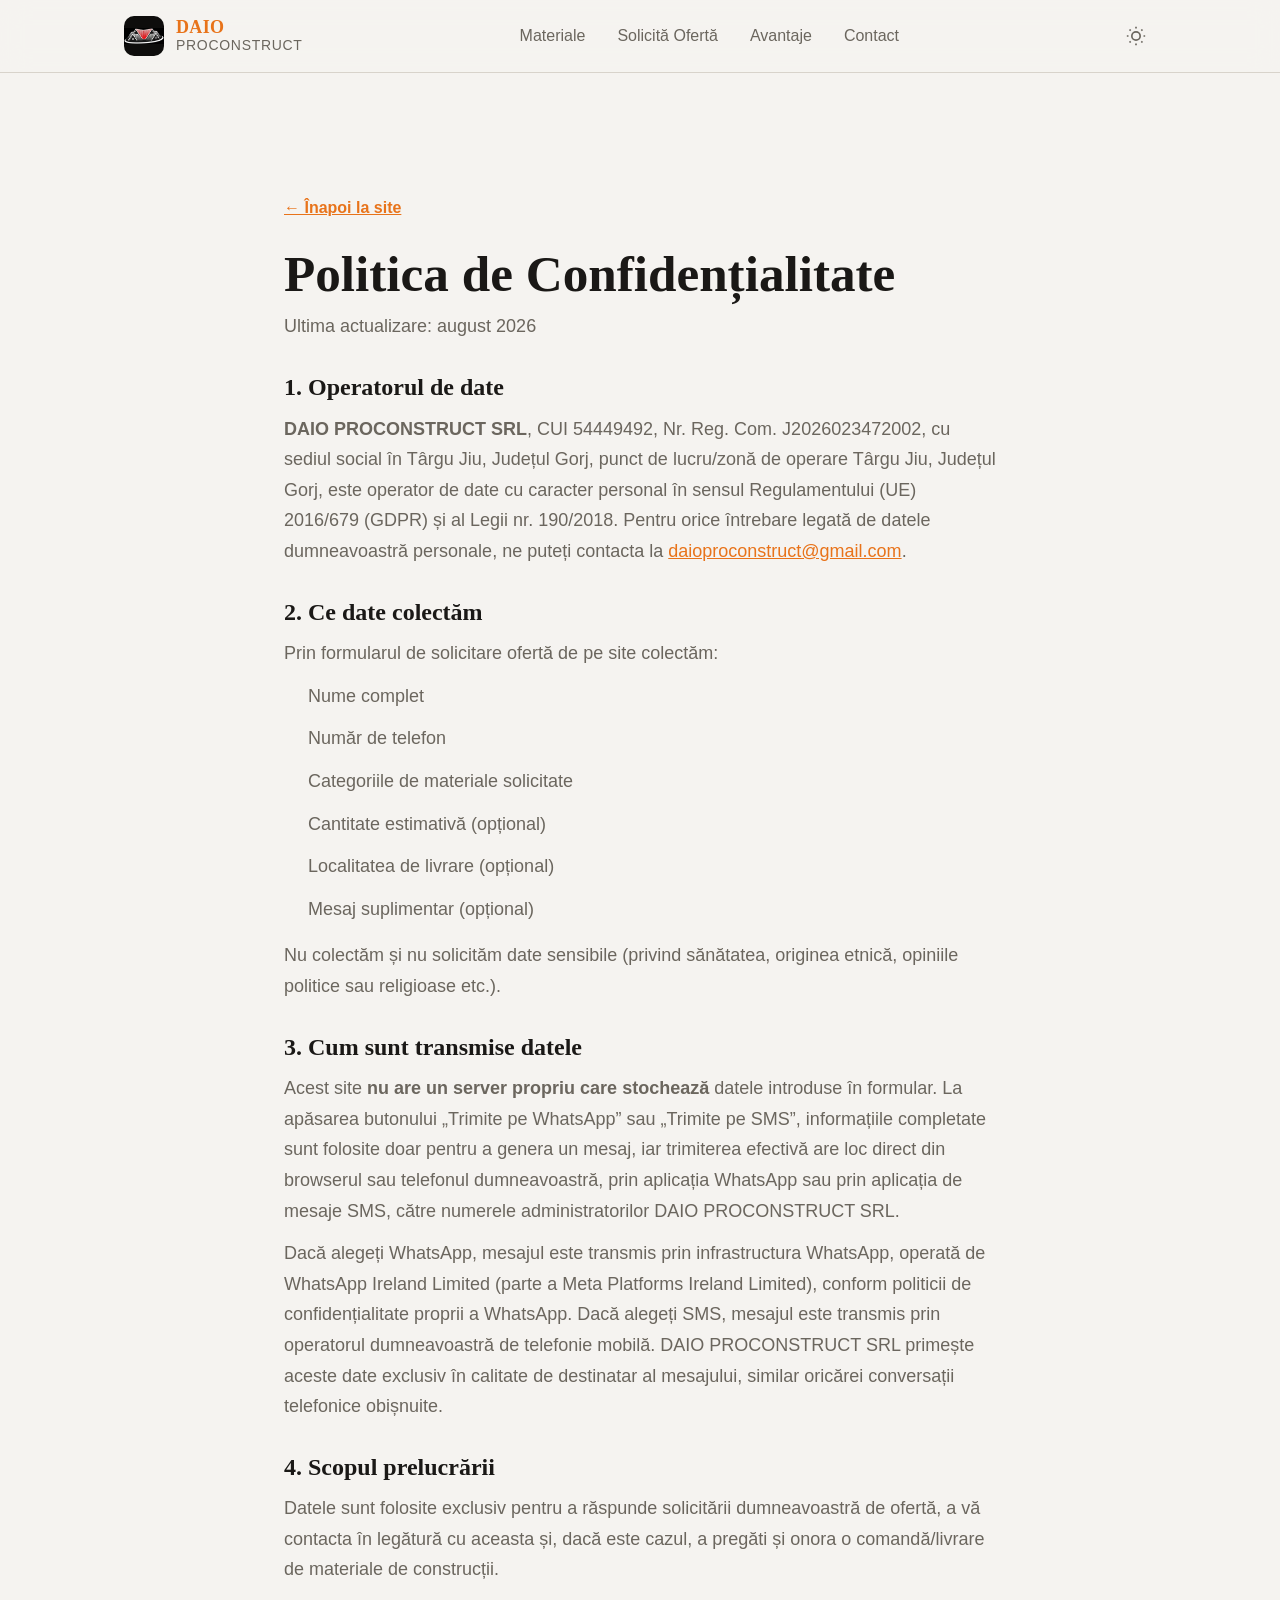
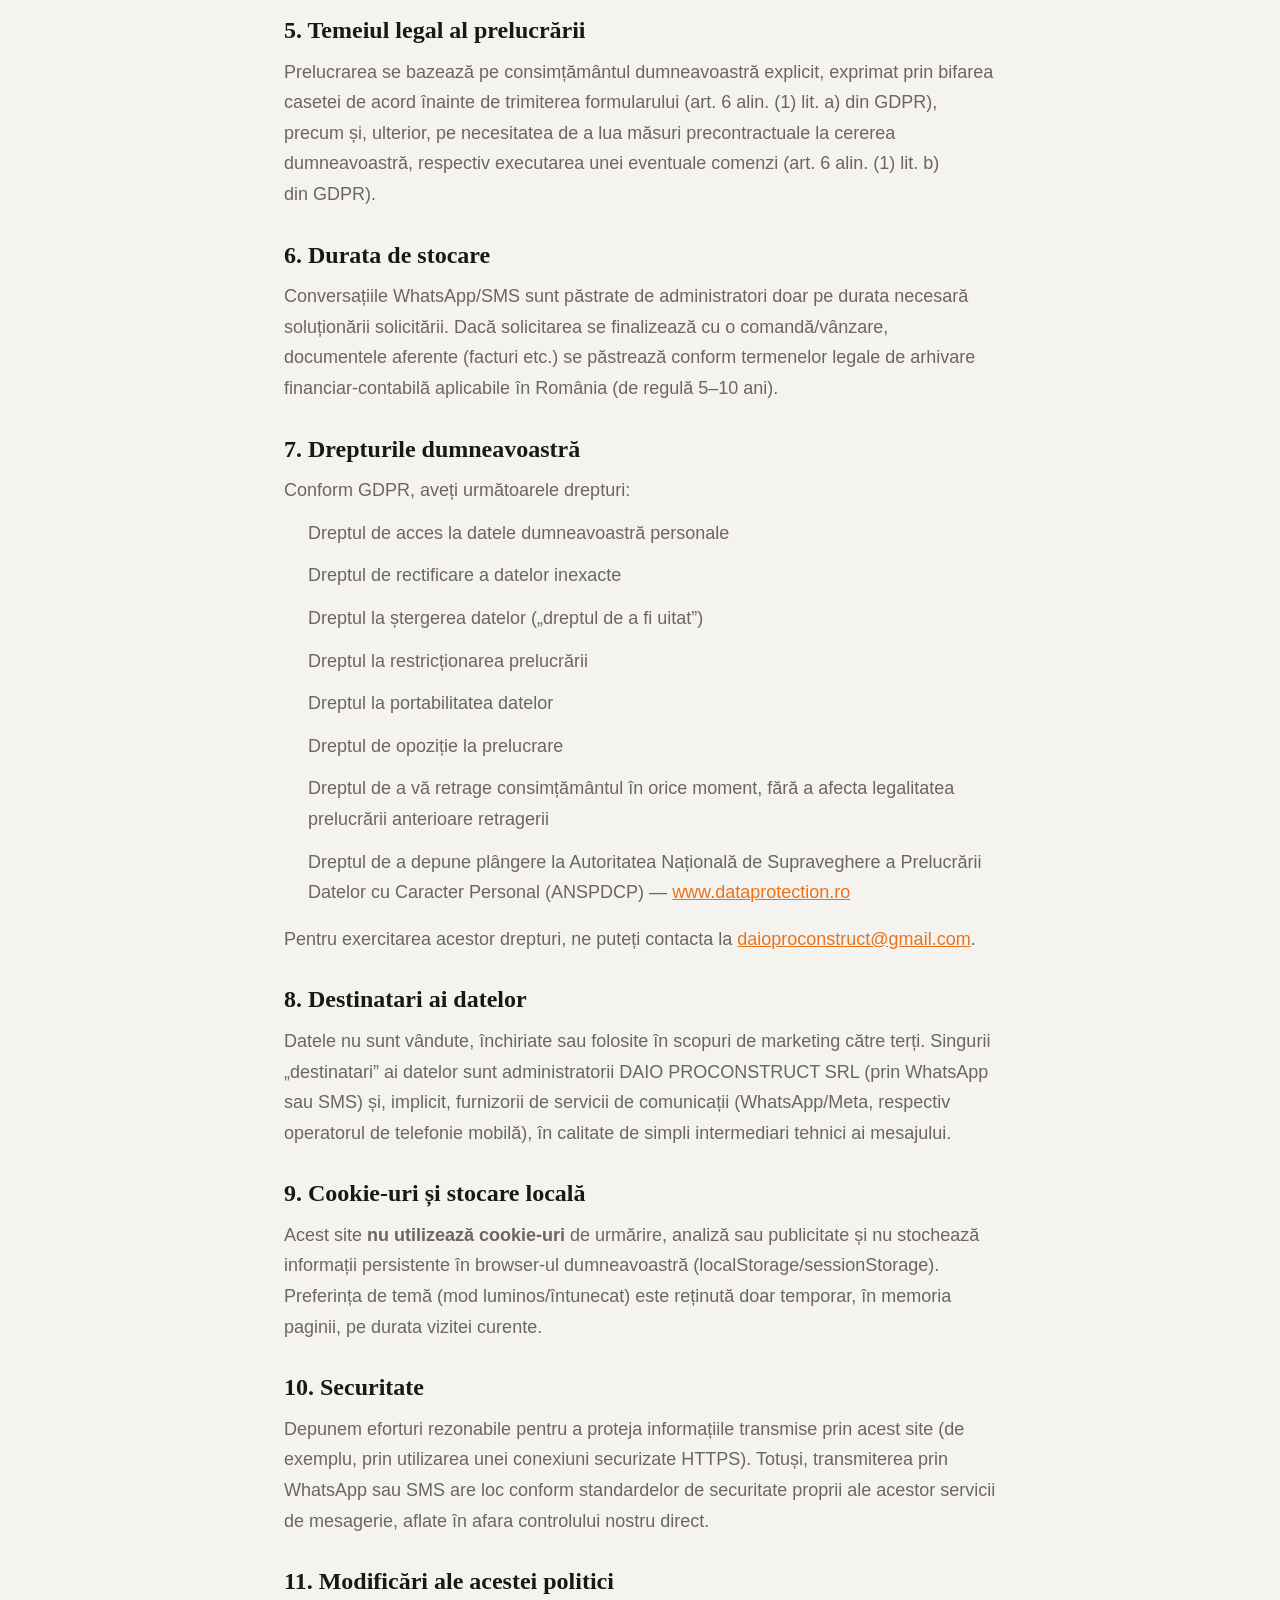
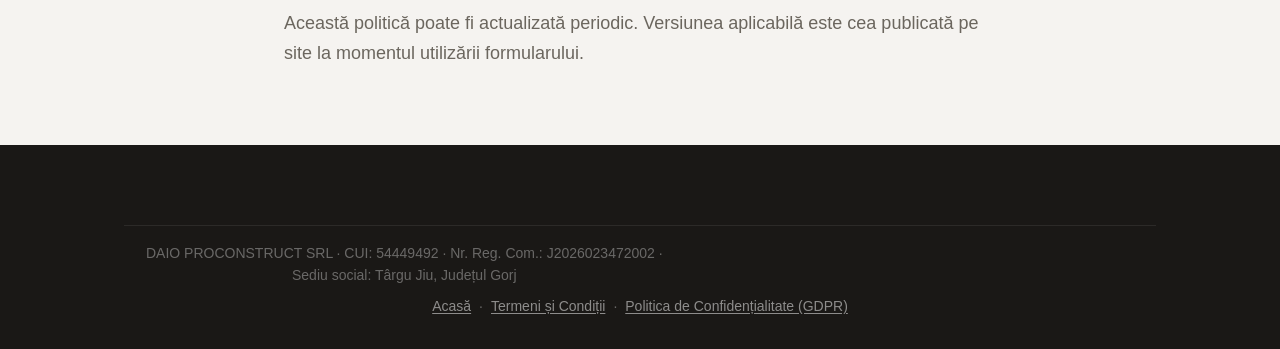
==== commit cecea213: "Add files via upload" ====
--- a/politica-de-confidentialitate.html
+++ b/politica-de-confidentialitate.html
@@ -128,7 +128,7 @@
     <div class="container">
       <div class="footer__legal">
         <p class="footer__legal-id">
-          DAIO PROCONSTRUCT SRL &middot; CUI: 54449492 &middot; Nr. Reg. Com.: J2026023472002 &middot; Sediu social: Târgu Jiu, Județul Gorj
+          DAIO PROCONSTRUCT SRL &middot; CUI: 54449492 &middot; Nr. Reg. Com.: J2026023472002 &middot; Sediu&nbsp;social:&nbsp;Târgu Jiu, Județul Gorj
         </p>
         <nav class="footer__legal-links" aria-label="Informații legale">
           <a href="index.html">Acasă</a>
--- a/style.css
+++ b/style.css
@@ -82,7 +82,7 @@
   --text-xl: clamp(1.5rem, 1.2rem + 1.25vw, 2.25rem);
   --text-2xl: clamp(2rem, 1.2rem + 2.5vw, 3.5rem);
   --text-3xl: clamp(2.5rem, 1rem + 4vw, 5rem);
-  --text-hero: clamp(2rem, 0.5rem + 7vw, 7rem);
+  --text-hero: clamp(2rem, 1rem + 3.5vw, 4.5rem);
 }
 
 /* ===== Spacing ===== */
